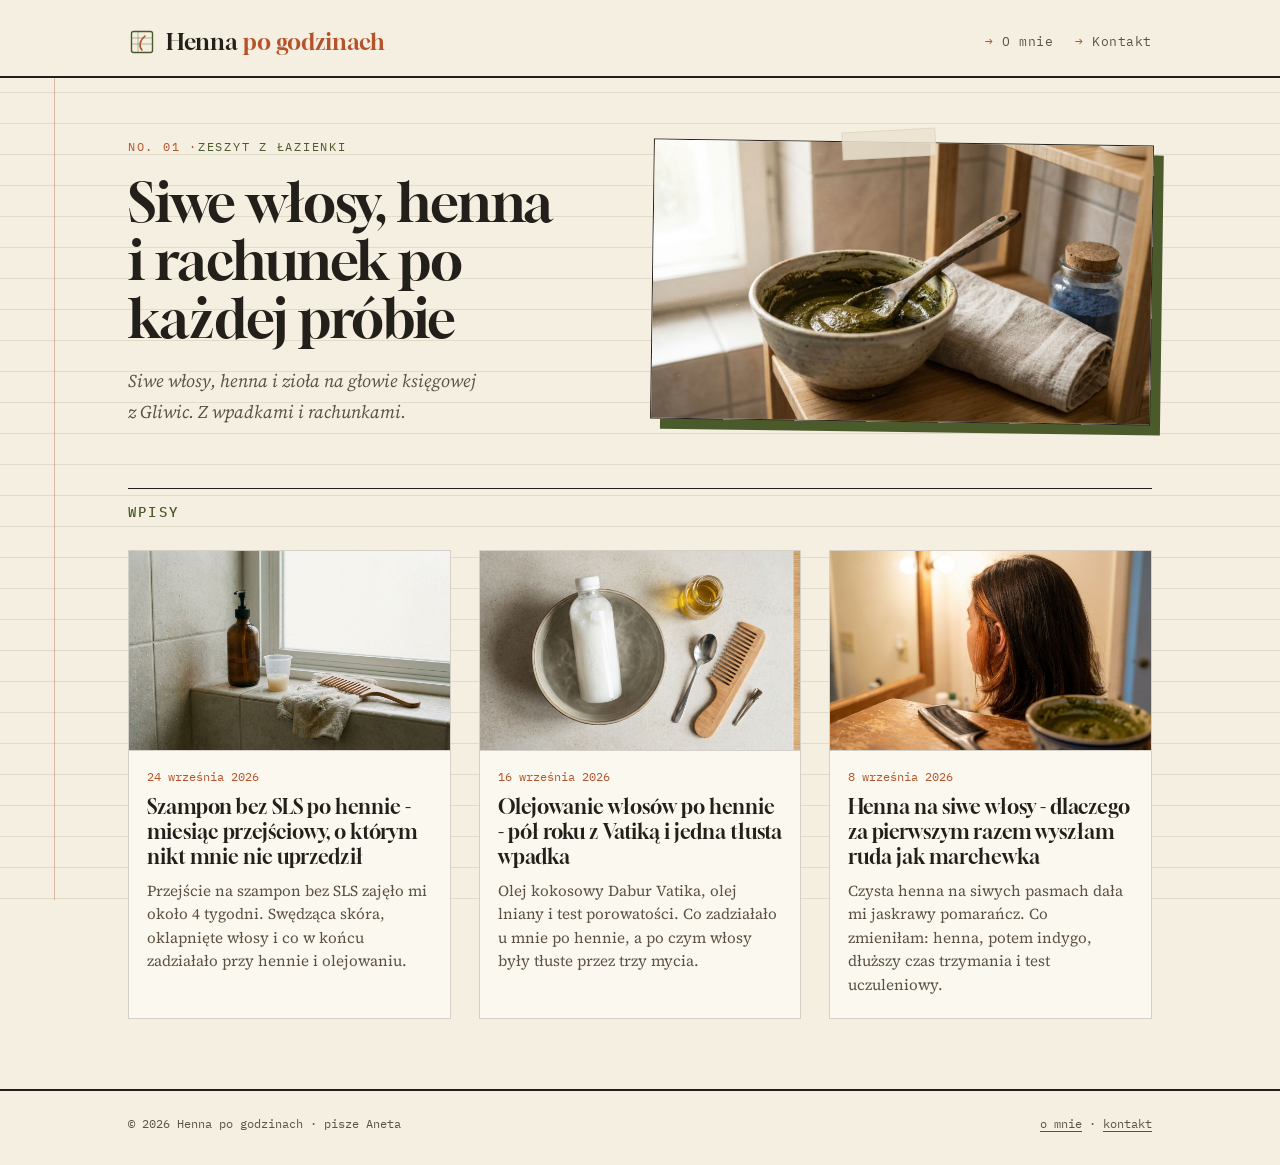
==== index.html @ 561b3633 "Pierwsze wpisy" ====
<!doctype html>
<html lang="pl">
<head>
<meta charset="utf-8">
<meta name="viewport" content="width=device-width, initial-scale=1">
<title>Henna po godzinach - henna, siwe włosy i naturalna pielęgnacja</title>
<meta name="description" content="Prywatny blog o naturalnym farbowaniu i pielęgnacji włosów: henna z indygo na siwiznę, olejowanie, szampony bez SLS. Pisane z własnych prób.">
<link rel="canonical" href="https://henna-po-godzinach.github.io/">
<meta property="og:title" content="Henna po godzinach - henna, siwe włosy i naturalna pielęgnacja">
<meta property="og:description" content="Prywatny blog o naturalnym farbowaniu i pielęgnacji włosów: henna z indygo na siwiznę, olejowanie, szampony bez SLS. Pisane z własnych prób.">
<meta property="og:url" content="https://henna-po-godzinach.github.io/">
<meta property="og:locale" content="pl_PL">
<link rel="preconnect" href="https://fonts.googleapis.com">
<link rel="preconnect" href="https://fonts.gstatic.com" crossorigin>
<link href="https://fonts.googleapis.com/css2?family=Gloock&family=Source+Serif+4:ital,opsz,wght@0,8..60,400;0,8..60,600;1,8..60,400&family=IBM+Plex+Mono:wght@400;500&display=swap" rel="stylesheet">
<link rel="stylesheet" href="/style.css">
<link rel="icon" href="/favicon.svg" type="image/svg+xml">
<meta property="og:type" content="website"><meta property="og:image" content="https://henna-po-godzinach.github.io/img/hero.jpg"><script type="application/ld+json">{"@context": "https://schema.org", "@graph": [{"@type": "WebSite", "@id": "https://henna-po-godzinach.github.io/#website", "url": "https://henna-po-godzinach.github.io/", "name": "Henna po godzinach", "description": "Prywatny blog o naturalnym farbowaniu i pielęgnacji włosów: henna z indygo na siwiznę, olejowanie, szampony bez SLS. Pisane z własnych prób.", "inLanguage": "pl-PL", "author": {"@id": "https://henna-po-godzinach.github.io/o-mnie#person"}}, {"@type": "Person", "@id": "https://henna-po-godzinach.github.io/o-mnie#person", "name": "Aneta", "url": "https://henna-po-godzinach.github.io/o-mnie", "description": "Księgowa z Gliwic, od kilku lat farbuje siwe włosy henną i indygo. Opisuje własne próby, bez kwalifikacji fryzjerskich."}]}</script>
</head>
<body>
<header class="site">
  <div class="wrap bar">
    <a class="brand" href="/"><svg width="28" height="28" viewBox="0 0 28 28" fill="none" aria-hidden="true"><rect x="3.5" y="3.5" width="21" height="21" rx="2" stroke="#4b5a2b" stroke-width="1.4"/><path d="M3.5 10h21M3.5 16h21M10 3.5v21" stroke="#4b5a2b" stroke-width="0.8" opacity=".5"/><path d="M14 22c-3-3-3-9 3-14" stroke="#b4532a" stroke-width="1.6" stroke-linecap="round"/></svg><span>Henna <em>po godzinach</em></span></a>
    <nav class="site"><a href="/o-mnie">O mnie</a><a href="/kontakt">Kontakt</a></nav>
  </div>
  
</header>
<section class="hero">
  <div class="wrap">
    <div class="hero-text">
      <p class="kicker">Zeszyt z łazienki</p>
      <h1>Siwe włosy, henna i&nbsp;rachunek po każdej próbie</h1>
      <p class="lead">Siwe włosy, henna i&nbsp;zioła na głowie księgowej z&nbsp;Gliwic. Z&nbsp;wpadkami i&nbsp;rachunkami.</p>
    </div>
    <figure class="hero-img"><img src="/img/hero.jpg" alt="Ceramiczna miska z zieloną papką z henny i słoiczek indygo na drewnianej półce w łazience" width="1376" height="768"></figure>
  </div>
</section>
<main class="wrap">
  <h2 class="list-heading">Wpisy</h2>
  <div class="post-grid">
    <article class="post-card">
      <a class="thumb" href="/szampon-bez-sls-po-hennie"><img src="/img/szampon-bez-sls-po-hennie.jpg" alt="Butelka szamponu z pompką, kubek z rozcieńczonym szamponem i grzebień na półce pod prysznicem" loading="lazy" width="1376" height="768"></a>
      <div class="body">
        <p class="date"><time datetime="2026-09-24">24 września 2026</time></p>
        <h2><a href="/szampon-bez-sls-po-hennie">Szampon bez SLS po hennie - miesiąc przejściowy, o&nbsp;którym nikt mnie nie uprzedził</a></h2>
        <p class="excerpt">Przejście na szampon bez SLS zajęło mi około 4 tygodni. Swędząca skóra, oklapnięte włosy i&nbsp;co w&nbsp;końcu zadziałało przy hennie i&nbsp;olejowaniu.</p>
      </div>
    </article>
    <article class="post-card">
      <a class="thumb" href="/olejowanie-wlosow-po-hennie-vatika"><img src="/img/olejowanie-wlosow-po-hennie-vatika.jpg" alt="Butelka zestalonego oleju kokosowego w misce z ciepłą wodą, olej lniany i drewniany grzebień na blacie" loading="lazy" width="1376" height="768"></a>
      <div class="body">
        <p class="date"><time datetime="2026-09-16">16 września 2026</time></p>
        <h2><a href="/olejowanie-wlosow-po-hennie-vatika">Olejowanie włosów po hennie - pół roku z&nbsp;Vatiką i&nbsp;jedna tłusta wpadka</a></h2>
        <p class="excerpt">Olej kokosowy Dabur Vatika, olej lniany i&nbsp;test porowatości. Co zadziałało u&nbsp;mnie po hennie, a&nbsp;po czym włosy były tłuste przez trzy mycia.</p>
      </div>
    </article>
    <article class="post-card">
      <a class="thumb" href="/henna-na-siwe-wlosy-pierwszy-raz"><img src="/img/henna-na-siwe-wlosy-pierwszy-raz.jpg" alt="Ciemne włosy z miedzianymi pasmami przy skroni, widziane od tyłu w łazienkowym lustrze" loading="lazy" width="1376" height="768"></a>
      <div class="body">
        <p class="date"><time datetime="2026-09-08">8 września 2026</time></p>
        <h2><a href="/henna-na-siwe-wlosy-pierwszy-raz">Henna na siwe włosy - dlaczego za pierwszym razem wyszłam ruda jak marchewka</a></h2>
        <p class="excerpt">Czysta henna na siwych pasmach dała mi jaskrawy pomarańcz. Co zmieniłam: henna, potem indygo, dłuższy czas trzymania i&nbsp;test uczuleniowy.</p>
      </div>
    </article>
  </div>
</main>
<footer class="site">
  <div class="wrap">
    <span>&copy; 2026 Henna po godzinach &middot; pisze Aneta</span>
    <span><a href="/o-mnie">o mnie</a> &middot; <a href="/kontakt">kontakt</a></span>
  </div>
</footer>
</body>
</html>
---- style.css ----
/* Henna po godzinach - "ledger" theme: ruled paper, henna green, copper */
:root {
  --paper: #f4efe1;
  --paper-2: #ebe3cf;
  --card: #fbf8ef;
  --ink: #231f1a;
  --ink-soft: #5b5244;
  --henna: #4b5a2b;
  --henna-deep: #36421d;
  --copper: #b4532a;
  --rule: rgba(75, 90, 43, 0.13);
  --margin-line: rgba(180, 83, 42, 0.35);
  --serif: "Source Serif 4", Georgia, serif;
  --display: "Gloock", Georgia, serif;
  --mono: "IBM Plex Mono", ui-monospace, monospace;
}

* { box-sizing: border-box; }
html { -webkit-text-size-adjust: 100%; }

body {
  margin: 0;
  color: var(--ink);
  font-family: var(--serif);
  font-size: 18px;
  line-height: 1.72;
  background-color: var(--paper);
  background-image:
    linear-gradient(90deg, transparent 54px, var(--margin-line) 54px, var(--margin-line) 55px, transparent 55px),
    repeating-linear-gradient(180deg, transparent 0, transparent 30px, var(--rule) 30px, var(--rule) 31px);
  background-attachment: fixed;
}
@media (max-width: 700px) {
  body { background-image: repeating-linear-gradient(180deg, transparent 0, transparent 30px, var(--rule) 30px, var(--rule) 31px); }
}

a { color: var(--copper); text-underline-offset: 3px; text-decoration-thickness: 1px; }
a:hover { color: var(--henna-deep); }

.wrap { max-width: 1080px; margin: 0 auto; padding: 0 28px; }
.wrap-narrow { max-width: 700px; margin: 0 auto; padding: 0 24px; }

/* header */
header.site { padding: 22px 0 14px; border-bottom: 2px solid var(--ink); background: var(--paper); }
header.site .bar { display: flex; justify-content: space-between; align-items: center; gap: 16px; flex-wrap: wrap; }
a.brand { display: flex; align-items: center; gap: 10px; text-decoration: none; color: var(--ink); font-family: var(--display); font-size: 1.45rem; }
a.brand em { font-style: normal; color: var(--copper); }
nav.site { display: flex; gap: 22px; }
nav.site a { font-family: var(--mono); font-size: 0.82rem; color: var(--ink-soft); text-decoration: none; letter-spacing: 0.04em; }
nav.site a::before { content: "\2192\00a0"; color: var(--copper); }
nav.site a:hover { color: var(--copper); }
.breadcrumb { font-family: var(--mono); font-size: 0.75rem; color: var(--ink-soft); margin: 12px 0 0; }
.breadcrumb a { color: var(--ink-soft); text-decoration: none; }
.breadcrumb .sep { margin: 0 8px; color: var(--copper); }

/* hero */
.hero { padding: 58px 0 50px; }
.hero .wrap { display: grid; grid-template-columns: 1fr 1.05fr; gap: 48px; align-items: center; }
.kicker { font-family: var(--mono); font-size: 0.78rem; letter-spacing: 0.14em; text-transform: uppercase; color: var(--henna); margin: 0 0 16px; }
.kicker::before { content: "No. 01 \00b7 "; color: var(--copper); }
.hero h1 { font-family: var(--display); font-weight: 400; font-size: clamp(2.2rem, 4.6vw, 3.4rem); line-height: 1.06; margin: 0 0 20px; letter-spacing: -0.01em; }
.hero .lead { font-size: 1.12rem; color: var(--ink-soft); max-width: 42ch; margin: 0; font-style: italic; }
.hero-img { margin: 0; position: relative; }
.hero-img img { width: 100%; height: auto; display: block; border: 1px solid var(--ink); box-shadow: 10px 10px 0 var(--henna); transform: rotate(0.8deg); }
.hero-img::after { content: ""; position: absolute; top: -12px; left: 38%; width: 92px; height: 26px; background: rgba(235, 227, 207, 0.85); transform: rotate(-3deg); border: 1px solid rgba(0,0,0,0.06); }
@media (max-width: 800px) { .hero .wrap { grid-template-columns: 1fr; gap: 34px; } }

/* list */
.list-heading { font-family: var(--mono); font-weight: 500; font-size: 0.85rem; letter-spacing: 0.16em; text-transform: uppercase; color: var(--henna); border-top: 1px solid var(--ink); padding-top: 12px; margin: 10px 0 26px; }
.post-grid { display: grid; grid-template-columns: repeat(3, 1fr); gap: 28px; padding-bottom: 70px; }
@media (max-width: 900px) { .post-grid { grid-template-columns: 1fr 1fr; } }
@media (max-width: 600px) { .post-grid { grid-template-columns: 1fr; } }
.post-card { background: var(--card); border: 1px solid rgba(35,31,26,0.18); display: flex; flex-direction: column; transition: transform .18s ease, box-shadow .18s ease; }
.post-card:hover { transform: translateY(-3px); box-shadow: 6px 6px 0 var(--copper); }
.post-card .thumb img { width: 100%; height: 200px; object-fit: cover; display: block; border-bottom: 1px solid rgba(35,31,26,0.18); }
.post-card .body { padding: 16px 18px 22px; }
.post-card .date { font-family: var(--mono); font-size: 0.74rem; color: var(--copper); margin: 0 0 6px; }
.post-card h2 { font-family: var(--display); font-weight: 400; font-size: 1.28rem; line-height: 1.22; margin: 0 0 10px; }
.post-card h2 a { color: var(--ink); text-decoration: none; }
.post-card h2 a:hover { color: var(--copper); }
.post-card .excerpt { font-size: 0.95rem; color: var(--ink-soft); margin: 0; line-height: 1.55; }

/* article */
.article-hero { max-width: 1080px; margin: 34px auto 0; padding: 0 28px; }
.article-hero img { width: 100%; max-height: 460px; object-fit: cover; display: block; border: 1px solid var(--ink); }
.post { padding: 30px 0 70px; }
.post-meta { font-family: var(--mono); font-size: 0.78rem; color: var(--ink-soft); display: flex; align-items: center; gap: 8px; margin: 0 0 12px; }
.avatar { display: inline-grid; place-items: center; width: 30px; height: 30px; border-radius: 50%; background: var(--henna); color: var(--paper); font-family: var(--display); font-size: 1rem; flex: none; }
.post-title { font-family: var(--display); font-weight: 400; font-size: clamp(1.9rem, 4vw, 2.6rem); line-height: 1.1; margin: 0 0 26px; }
.post h2 { font-family: var(--display); font-weight: 400; font-size: 1.55rem; margin: 40px 0 10px; line-height: 1.2; }
.post h2::before { content: "\00a7\00a0"; color: var(--copper); }
.post p, .post li { font-size: 1.06rem; }
.post ul { padding-left: 1.2em; }
.post li { margin-bottom: 6px; }
.post li::marker { color: var(--copper); }
.post strong { color: var(--henna-deep); }
.post table { border-collapse: collapse; width: 100%; font-size: 0.95rem; margin: 18px 0; display: block; overflow-x: auto; }
.post th, .post td { border-bottom: 1px solid rgba(35,31,26,0.2); padding: 8px 10px; text-align: left; }
.post th { font-family: var(--mono); font-size: 0.78rem; text-transform: uppercase; color: var(--henna); }
.author-box { display: flex; gap: 14px; align-items: flex-start; margin-top: 50px; padding: 18px 20px; border: 1px dashed var(--henna); background: var(--card); }
.author-box .avatar { width: 44px; height: 44px; font-size: 1.3rem; }
.author-box p { margin: 0; font-size: 0.95rem; }
.author-box .name { font-family: var(--display); font-size: 1.1rem; }
.related { margin-top: 34px; }
.related h3 { font-family: var(--mono); font-weight: 500; font-size: 0.8rem; letter-spacing: 0.14em; text-transform: uppercase; color: var(--henna); }
.related ul { list-style: none; padding: 0; }
.related li { border-top: 1px solid rgba(35,31,26,0.15); padding: 10px 0; }
.related a { color: var(--ink); text-decoration: none; }
.related a:hover { color: var(--copper); }

.page { padding: 44px 24px 80px; }
.page h1 { font-family: var(--display); font-weight: 400; font-size: 2.4rem; margin: 0 0 20px; }

footer.site { border-top: 2px solid var(--ink); padding: 22px 0 30px; font-family: var(--mono); font-size: 0.78rem; color: var(--ink-soft); }
footer.site .wrap { display: flex; justify-content: space-between; flex-wrap: wrap; gap: 10px; }
footer.site a { color: var(--ink-soft); }

@media (prefers-reduced-motion: no-preference) {
  .hero-text > * { animation: rise .6s ease both; }
  .hero-text > *:nth-child(2) { animation-delay: .08s; }
  .hero-text > *:nth-child(3) { animation-delay: .16s; }
  @keyframes rise { from { opacity: 0; transform: translateY(10px); } }
}
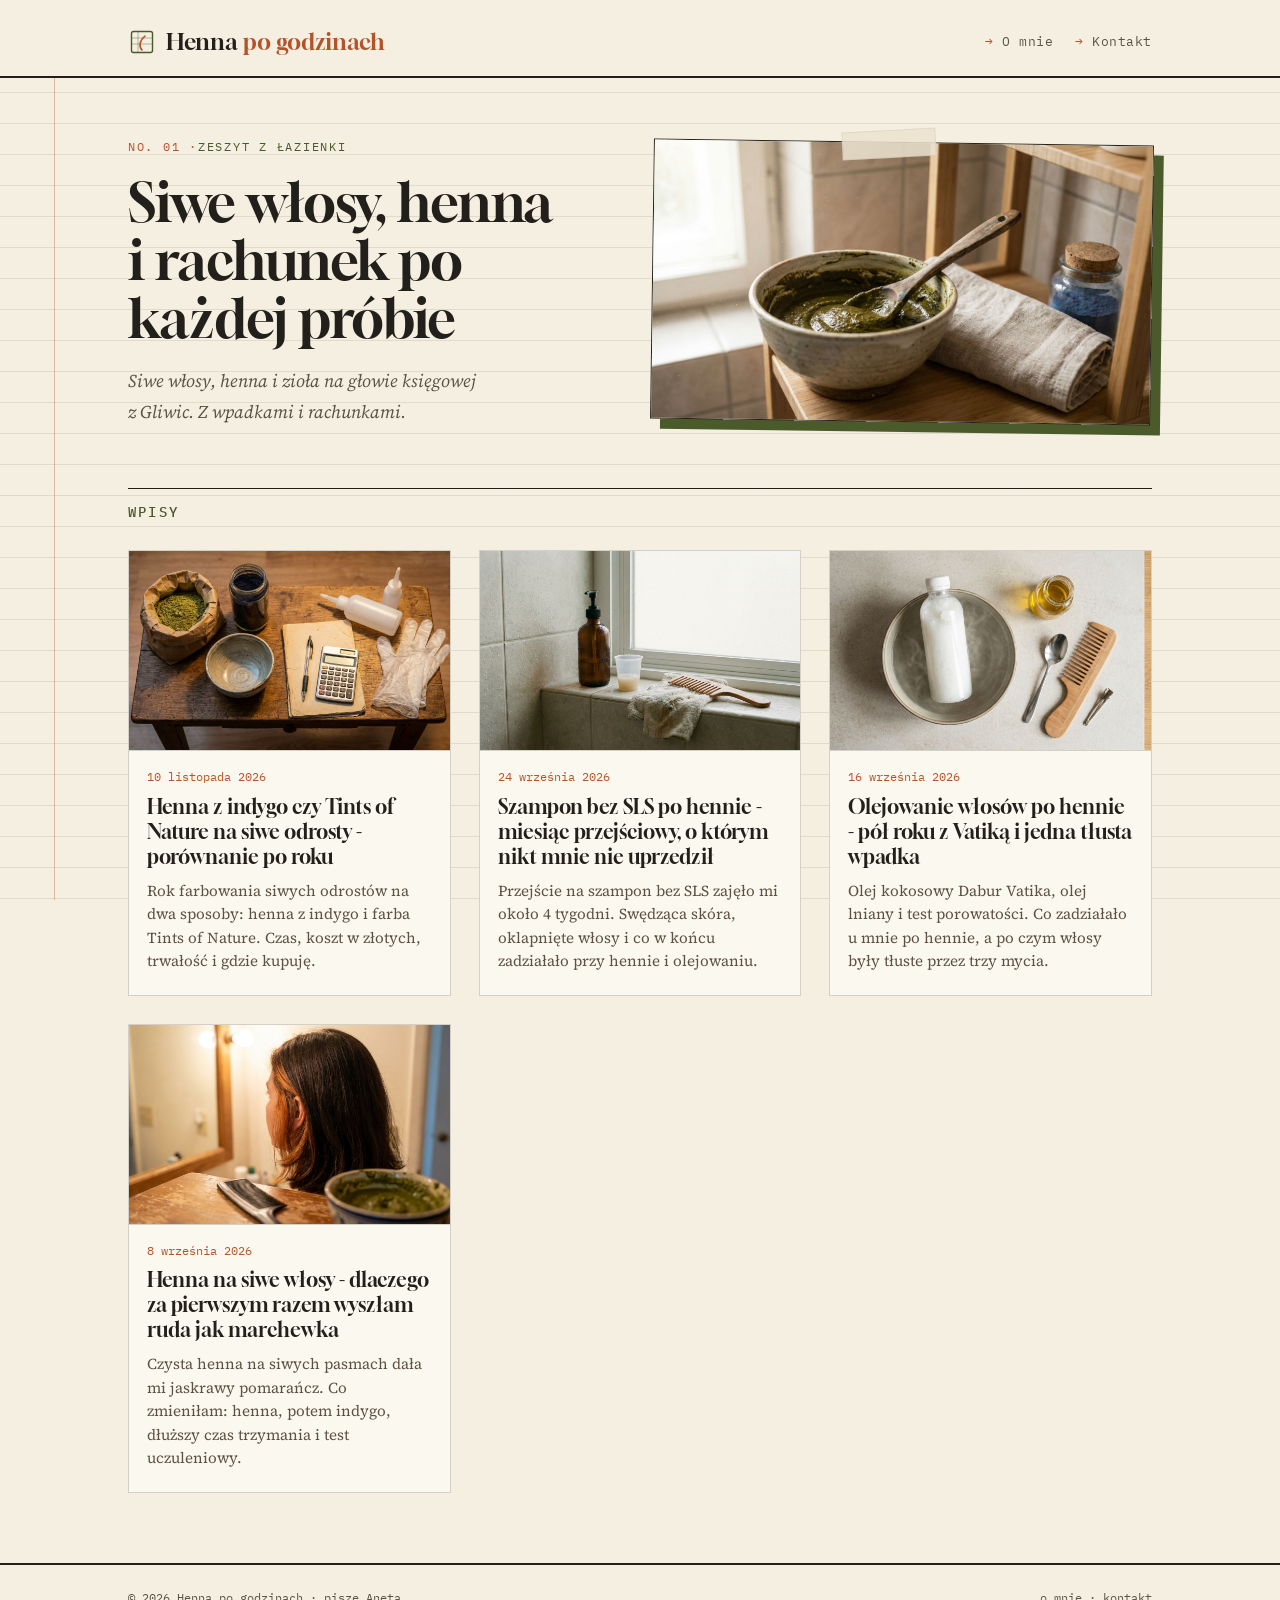
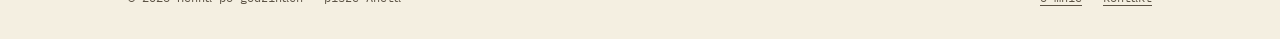
==== commit 772c26cf: "Nowy wpis: henna czy Tints of Nature" ====
--- a/index.html
+++ b/index.html
@@ -15,6 +15,7 @@
 <link href="https://fonts.googleapis.com/css2?family=Gloock&family=Source+Serif+4:ital,opsz,wght@0,8..60,400;0,8..60,600;1,8..60,400&family=IBM+Plex+Mono:wght@400;500&display=swap" rel="stylesheet">
 <link rel="stylesheet" href="/style.css">
 <link rel="icon" href="/favicon.svg" type="image/svg+xml">
+<meta name="google-site-verification" content="ySgyVoPSzwzdMRj0NlzgWrgWh2DoSAzGzVowqUnkmOE">
 <meta property="og:type" content="website"><meta property="og:image" content="https://henna-po-godzinach.github.io/img/hero.jpg"><script type="application/ld+json">{"@context": "https://schema.org", "@graph": [{"@type": "WebSite", "@id": "https://henna-po-godzinach.github.io/#website", "url": "https://henna-po-godzinach.github.io/", "name": "Henna po godzinach", "description": "Prywatny blog o naturalnym farbowaniu i pielęgnacji włosów: henna z indygo na siwiznę, olejowanie, szampony bez SLS. Pisane z własnych prób.", "inLanguage": "pl-PL", "author": {"@id": "https://henna-po-godzinach.github.io/o-mnie#person"}}, {"@type": "Person", "@id": "https://henna-po-godzinach.github.io/o-mnie#person", "name": "Aneta", "url": "https://henna-po-godzinach.github.io/o-mnie", "description": "Księgowa z Gliwic, od kilku lat farbuje siwe włosy henną i indygo. Opisuje własne próby, bez kwalifikacji fryzjerskich."}]}</script>
 </head>
 <body>
@@ -38,6 +39,14 @@
 <main class="wrap">
   <h2 class="list-heading">Wpisy</h2>
   <div class="post-grid">
+    <article class="post-card">
+      <a class="thumb" href="/henna-indygo-czy-tints-of-nature-odrosty"><img src="/img/henna-indygo-czy-tints-of-nature-odrosty.jpg" alt="Henna, indygo i farba do włosów z rękawiczkami obok notesu i kalkulatora na stole" loading="lazy" width="1376" height="768"></a>
+      <div class="body">
+        <p class="date"><time datetime="2026-11-10">10 listopada 2026</time></p>
+        <h2><a href="/henna-indygo-czy-tints-of-nature-odrosty">Henna z&nbsp;indygo czy Tints of Nature na siwe odrosty - porównanie po roku</a></h2>
+        <p class="excerpt">Rok farbowania siwych odrostów na dwa sposoby: henna z&nbsp;indygo i&nbsp;farba Tints of Nature. Czas, koszt w&nbsp;złotych, trwałość i&nbsp;gdzie kupuję.</p>
+      </div>
+    </article>
     <article class="post-card">
       <a class="thumb" href="/szampon-bez-sls-po-hennie"><img src="/img/szampon-bez-sls-po-hennie.jpg" alt="Butelka szamponu z pompką, kubek z rozcieńczonym szamponem i grzebień na półce pod prysznicem" loading="lazy" width="1376" height="768"></a>
       <div class="body">
